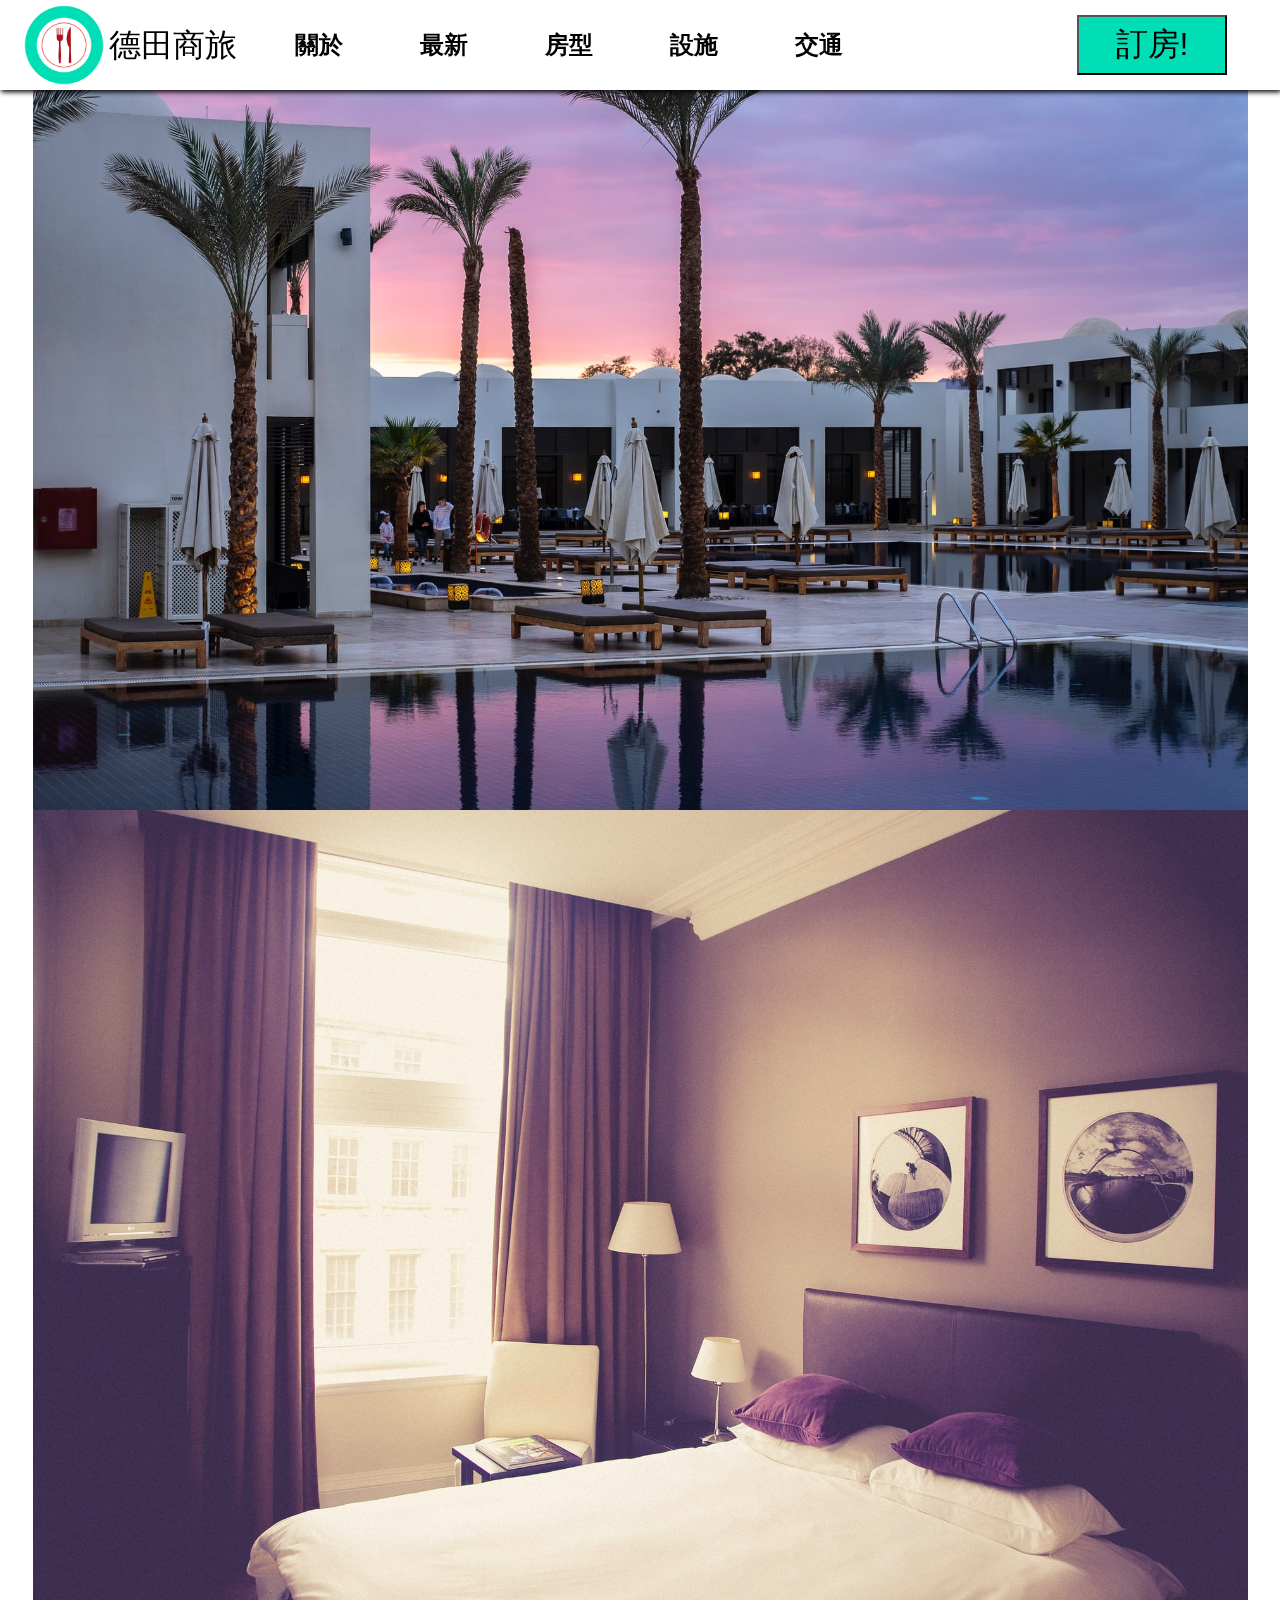
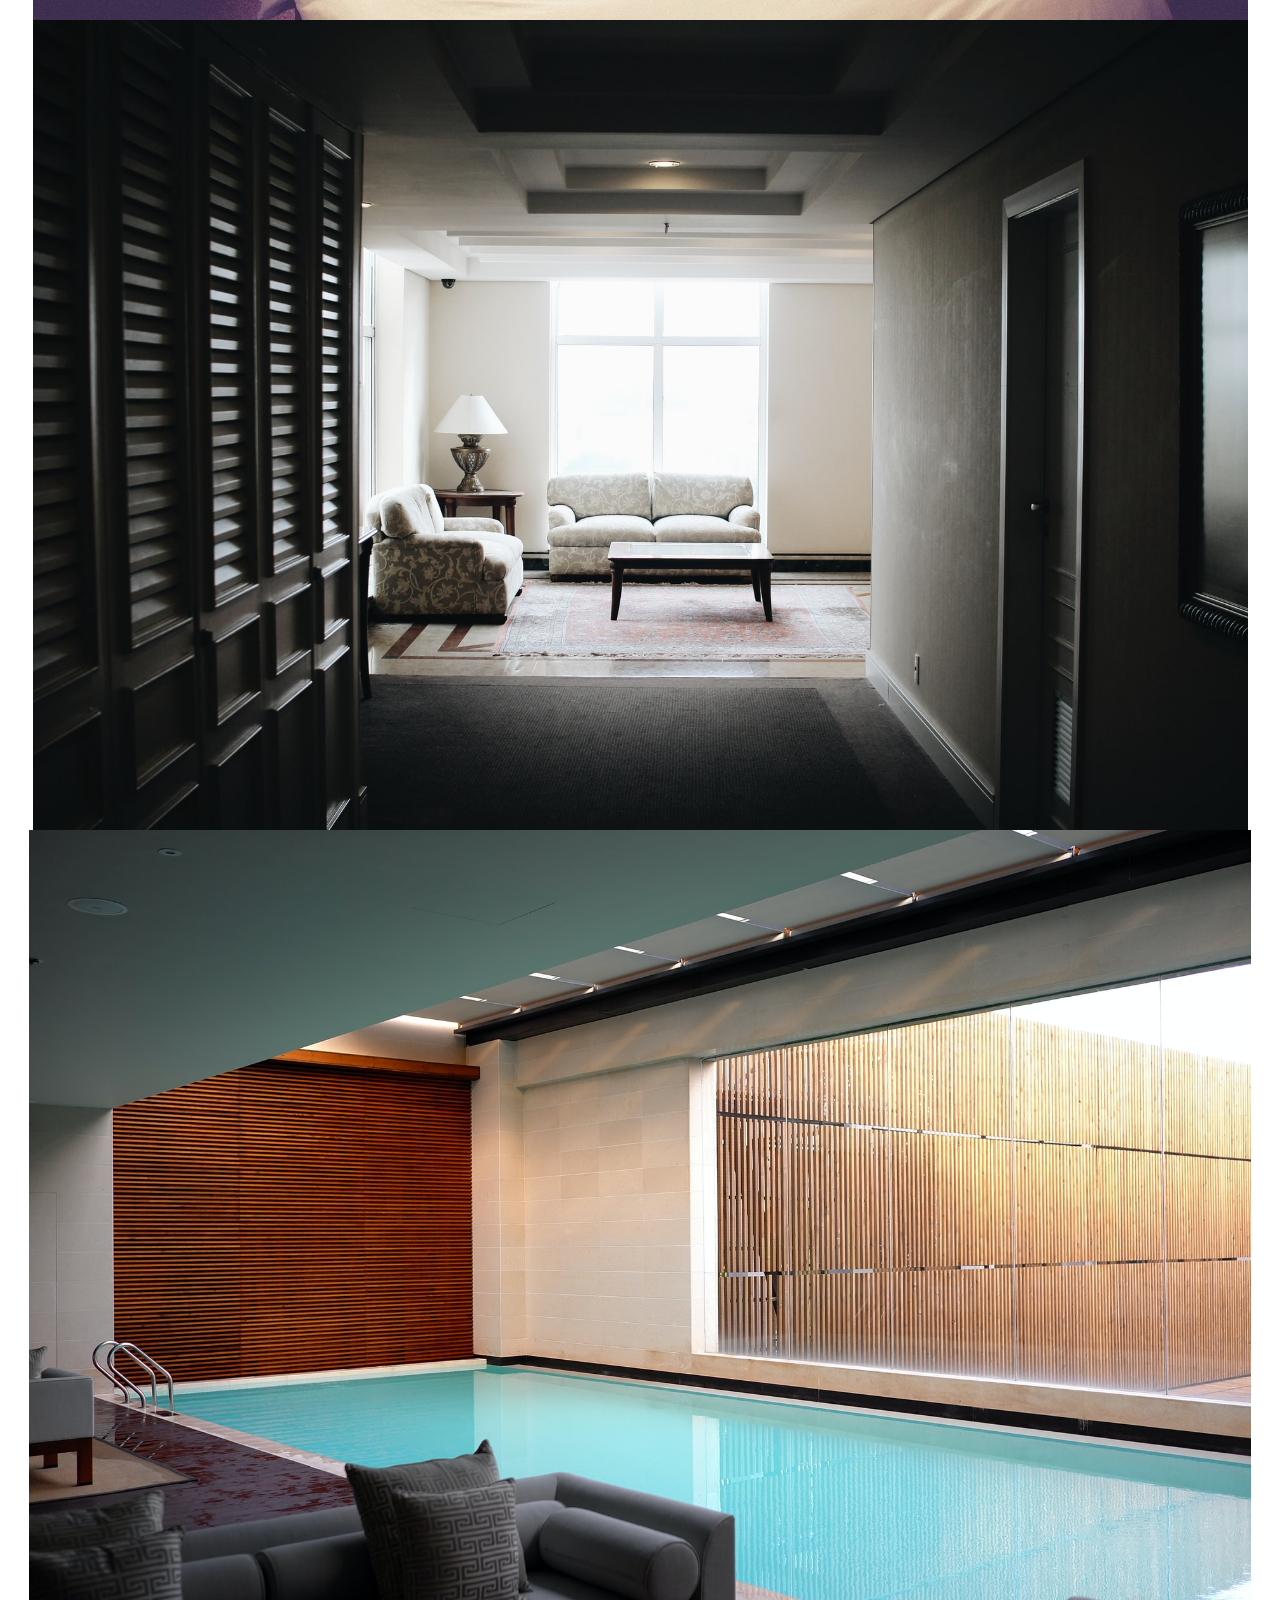
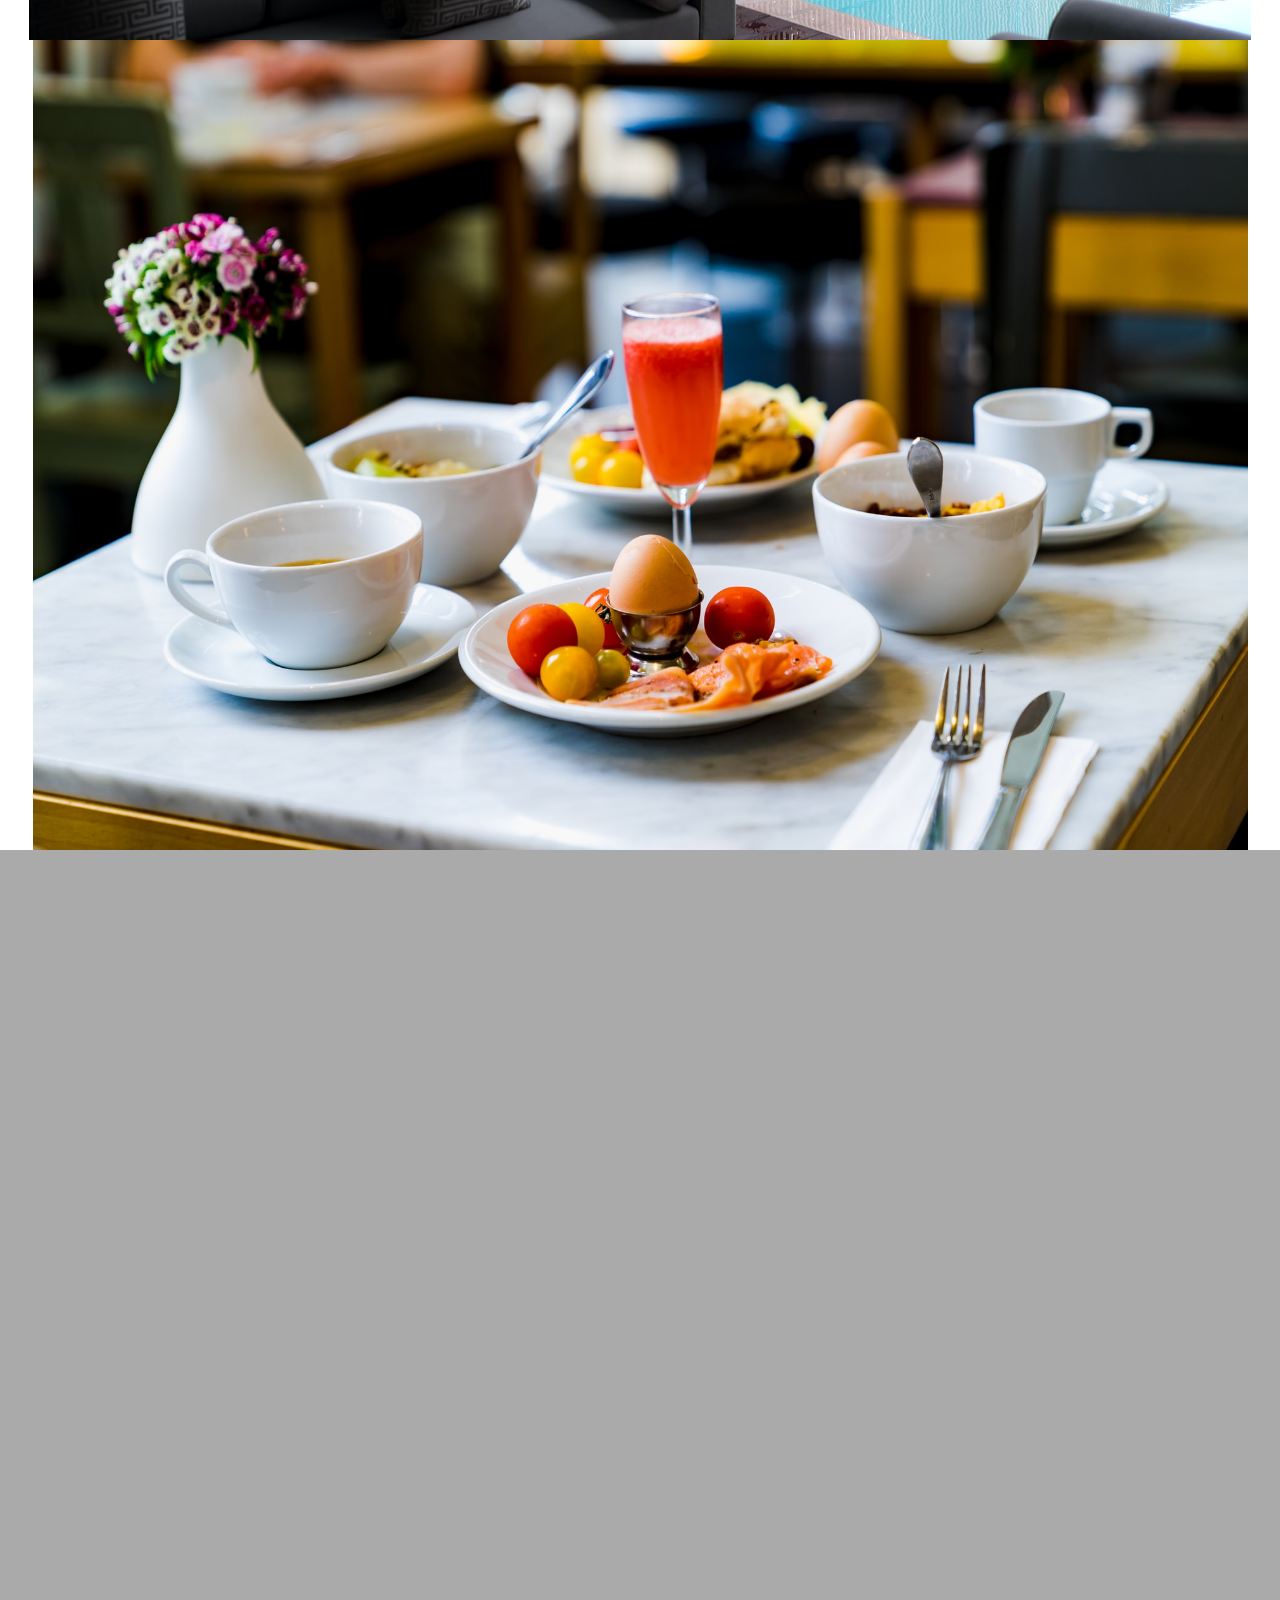
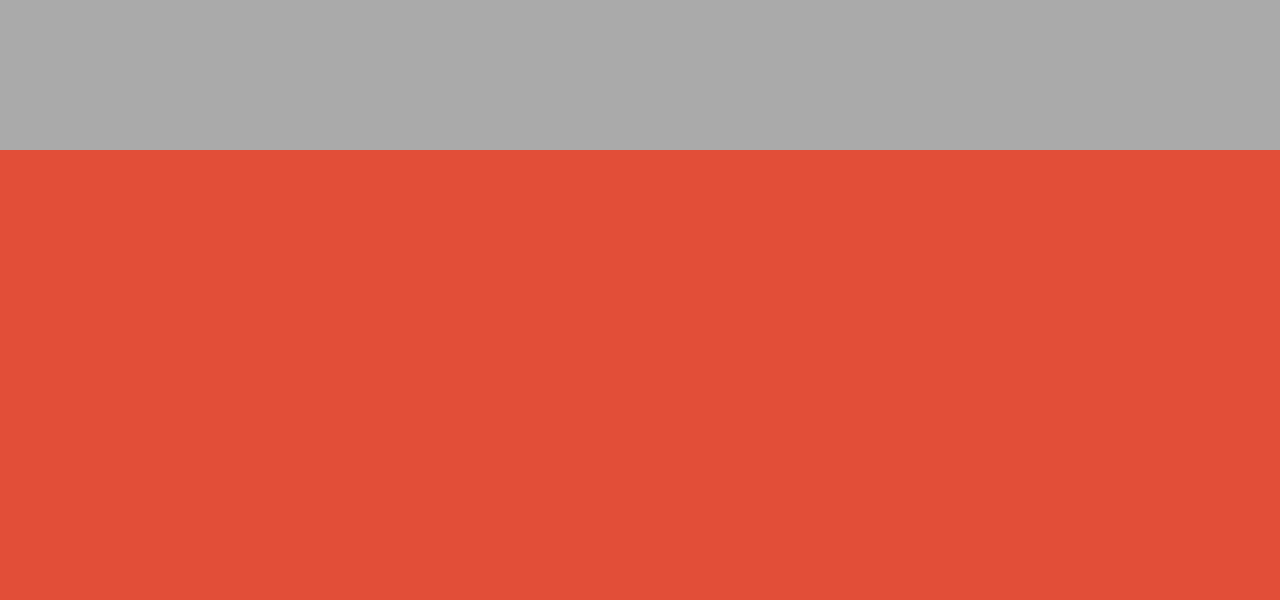
==== index.html @ 747092e1 "header rwd" ====
<!DOCTYPE html>
<html lang="zh">

<head>
    <meta charset="UTF-8">
    <meta name="viewport" content="width=device-width, initial-scale=1.0, user-scalable=no">
    <title>德田商旅</title>
    <link rel="stylesheet" href="./css/style.css">

    <link rel="stylesheet" href="https://unpkg.com/swiper/swiper-bundle.css">

    <link rel="stylesheet" href="https://unpkg.com/aos@next/dist/aos.css" />
</head>

<body>
    <header>
        <div class="logo_content">
            <img src="./img/header_logo.png" alt="商標">
            <p class = "logo_text ">德田商旅</p>
        </div>
        <nav>
            <ul>
                <li class="drop_container">
                    <a href="#" class="drop_btn">關於</a>
                    <div class="drop_content">
                        <a href="" class="linkToPagination">商旅介紹</a>
                        <a href="" class="linkToPagination">旅客回饋</a>
                        <a href="" class="linkToPagination">活動集錦</a>
                    </div>
                </li>
                <li class="drop_container" >
                    <a href="#"class="drop_btn">最新</a>
                    <div class="drop_content">
                        <a href="#" class="linkToPagination">優惠</a>
                        <a class="linkToPagination" href="#">公告</a>
                    </div>
                </li>
                <li class="drop_container"><a href="#" class="drop_btn">房型</a></li>
                <li class="drop_container"><a href="#" class="drop_btn">設施</a></li>
                <li class="drop_container"><a href="#" class="drop_btn">交通</a></li>
            </ul>
        </nav>
        <!-- add more function button -->
        <div id="support_box">
            <button><a href="">訂房!</a></button>
        </div>
    </header>

    <div class="swiper-container wrapper">

        <div class="swiper-wrapper">
    
            <div class="swiper-slide "><img src="./img/slider-01.jpg" alt=""></div>
            <div class="swiper-slide"><img src="./img/slider-02.jpg" alt=""></div>
            <div class="swiper-slide"><img src="./img/slider-03.jpg" alt=""></div>
            <div class="swiper-slide"><img src="./img/slider-04.jpg" alt=""></div>
            <div class="swiper-slide"><img src="./img/slider-05.jpg" alt=""></div>

        </div>
        <div class="swiper-pagination"></div>

        <div class="swiper-button-prev"></div>
        <div class="swiper-button-next"></div>

        <!-- <div class="swiper-scrollbar"></div> -->
    </div>

    <section id="bubble_container">
        <div class="bubbles"><img src="" alt=""></div>
        <div class="bubbles"><img src="" alt=""></div>
        <div class="bubbles"><img src="" alt=""></div>
        <div class="bubbles"><img src="" alt=""></div>
        <div class="bubbles"><img src="" alt=""></div>
    </section>





    <footer>
    
    </footer>

    <script src="https://unpkg.com/swiper/swiper-bundle.js"></script>

    <script src="https://unpkg.com/aos@next/dist/aos.js"></script>

    <script src="https://unpkg.com/popmotion/dist/popmotion.global.min.js"></script>

    <script src="./anime.js"></script>
</body>



</html>
---- css/style.css ----
*,
*::after,
*::before {
  padding: 0;
  margin: 0;
  -webkit-box-sizing: border-box;
          box-sizing: border-box;
}

header {
  z-index: 100;
  position: fixed;
  top: 0;
  left: 0;
  width: 100%;
  background-color: white;
  opacity: 1;
  -webkit-box-shadow: 1px 2px 5px black;
          box-shadow: 1px 2px 5px black;
  display: -ms-grid;
  display: grid;
}

@media screen and (min-width: 1025px) {
  header {
    height: 10vh;
    -ms-grid-columns: 1fr 3fr 1fr;
        grid-template-columns: 1fr 3fr 1fr;
  }
}

@media screen and (max-width: 1024px) {
  header {
    height: 10vh;
    -ms-grid-columns: 1fr 2fr 1fr;
        grid-template-columns: 1fr 2fr 1fr;
  }
}

@media screen and (max-width: 767px) {
  header {
    height: 10vh;
    -ms-grid-columns: 1fr 1fr;
        grid-template-columns: 1fr 1fr;
  }
}

header nav {
  display: -webkit-box;
  display: -ms-flexbox;
  display: flex;
  -webkit-box-align: center;
      -ms-flex-align: center;
          align-items: center;
}

@media screen and (max-width: 1024px) {
  header nav {
    -webkit-box-pack: center;
        -ms-flex-pack: center;
            justify-content: center;
  }
}

@media screen and (max-width: 767px) {
  header nav {
    display: none;
  }
}

header nav ul {
  display: -webkit-box;
  display: -ms-flexbox;
  display: flex;
  -webkit-box-orient: horizontal;
  -webkit-box-direction: normal;
      -ms-flex-flow: row nowrap;
          flex-flow: row nowrap;
  list-style-type: none;
}

header nav ul .drop_container {
  -ms-flex-preferred-size: 20%;
      flex-basis: 20%;
  position: relative;
}

header nav ul .drop_container .drop_btn {
  display: block;
  text-align: center;
  font-size: 1.5rem;
  font-weight: 600;
  color: black;
  text-decoration: none;
}

@media screen and (min-width: 1025px) {
  header nav ul .drop_container .drop_btn {
    width: 125px;
    height: 60px;
    line-height: 60px;
  }
}

@media screen and (max-width: 1024px) {
  header nav ul .drop_container .drop_btn {
    width: 90px;
    height: 60px;
    line-height: 60px;
  }
}

header nav ul .drop_container a:hover {
  color: #00deb6;
  -webkit-transition: 200ms;
  transition: 200ms;
  cursor: pointer;
}

header nav ul .drop_container .drop_content {
  display: none;
  background-color: #eeeeee;
  position: absolute;
  left: 35px;
  z-index: 1;
}

@media screen and (max-width: 1024px) {
  header nav ul .drop_container .drop_content {
    left: 20px;
  }
}

header nav ul .drop_container .drop_content a {
  font-size: 1.2rem;
  padding-left: 10px;
  text-decoration: none;
  color: black;
}

@media screen and (min-width: 1025px) {
  header nav ul .drop_container .drop_content a {
    width: 150px;
    height: 50px;
    line-height: 50px;
  }
}

@media screen and (max-width: 1024px) {
  header nav ul .drop_container .drop_content a {
    width: 120px;
    height: 60px;
    line-height: 60px;
  }
}

header nav ul .drop_container .drop_content a:hover {
  background-color: #cccccc;
  font-weight: bold;
  border-left: 10px solid #00deb6;
  -webkit-transition: 0.2s;
  transition: 0.2s;
}

header nav ul .drop_container:hover .drop_content {
  display: -webkit-box;
  display: -ms-flexbox;
  display: flex;
  -webkit-box-orient: vertical;
  -webkit-box-direction: normal;
      -ms-flex-flow: column nowrap;
          flex-flow: column nowrap;
}

header #support_box {
  display: -webkit-box;
  display: -ms-flexbox;
  display: flex;
  -webkit-box-align: center;
      -ms-flex-align: center;
          align-items: center;
  -webkit-box-pack: center;
      -ms-flex-pack: center;
          justify-content: center;
}

header #support_box button {
  width: 150px;
  height: 60px;
  background-color: #00deb6;
}

header #support_box button a {
  text-decoration: none;
  color: black;
  font-size: 2rem;
  display: block;
}

header #support_box button a:hover {
  color: white;
  -webkit-transition: 0.3s;
  transition: 0.3s;
}

.logo_content {
  display: -webkit-box;
  display: -ms-flexbox;
  display: flex;
  -webkit-box-orient: horizontal;
  -webkit-box-direction: normal;
      -ms-flex-flow: row nowrap;
          flex-flow: row nowrap;
  -webkit-box-pack: center;
      -ms-flex-pack: center;
          justify-content: center;
}

@media screen and (min-width: 1025px) {
  .logo_content img {
    height: 10vh;
  }
}

@media screen and (max-width: 1024px) {
  .logo_content img {
    height: 10vh;
  }
}

@media screen and (max-width: 767px) {
  .logo_content img {
    height: 10vh;
  }
}

.logo_content .logo_text {
  font-size: 2rem;
  line-height: 10vh;
}

@media screen and (max-width: 1024px) {
  .logo_content .logo_text {
    display: none;
  }
}

@media screen and (max-width: 767px) {
  .logo_content .logo_text {
    display: block;
  }
}

.swiper-container {
  padding: 0;
  margin: 0;
}

.swiper-container .swiper-slide img {
  display: block;
  height: 90vh;
  height: 90vh;
  width: 100%;
  -o-object-fit: contain;
     object-fit: contain;
}

#bubble_container {
  height: 100vh;
  background-color: #aaaaaa;
}

footer {
  height: 50vh;
  background-color: #e24e38;
}
/*# sourceMappingURL=style.css.map */
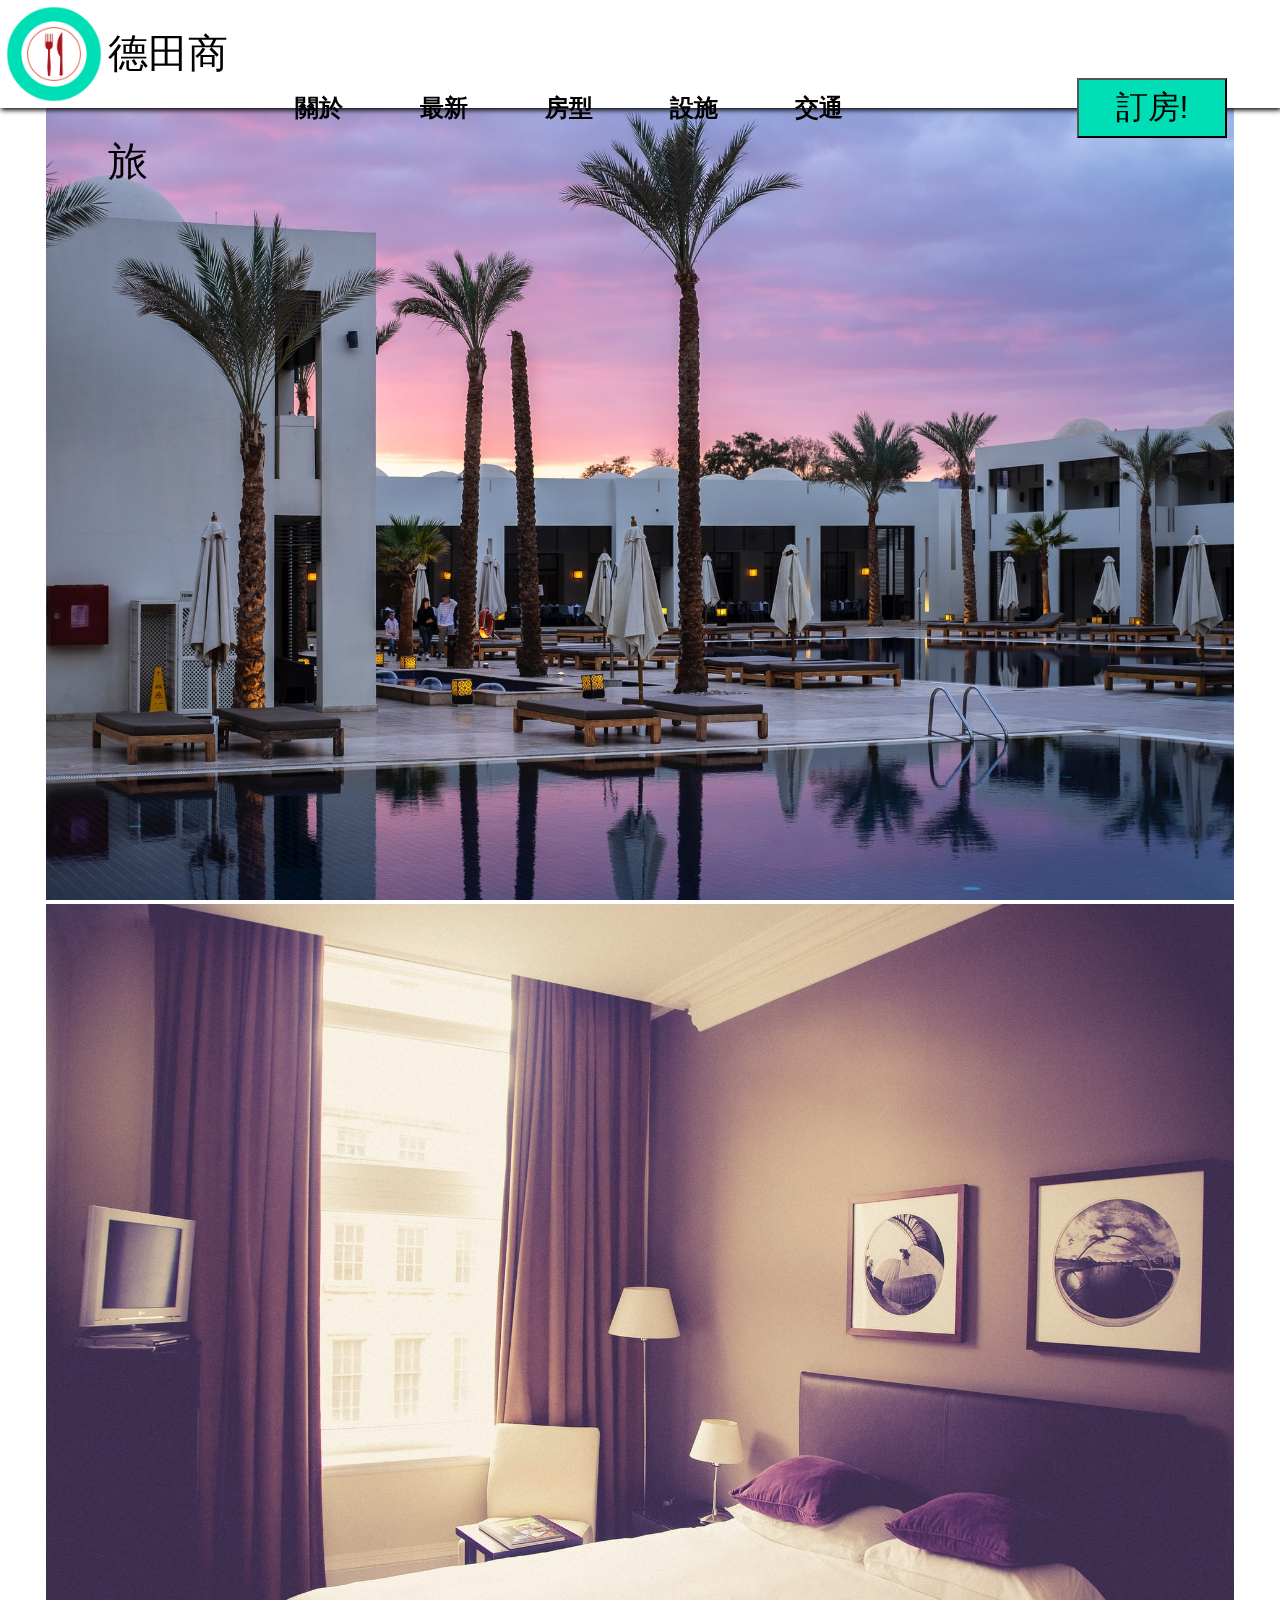
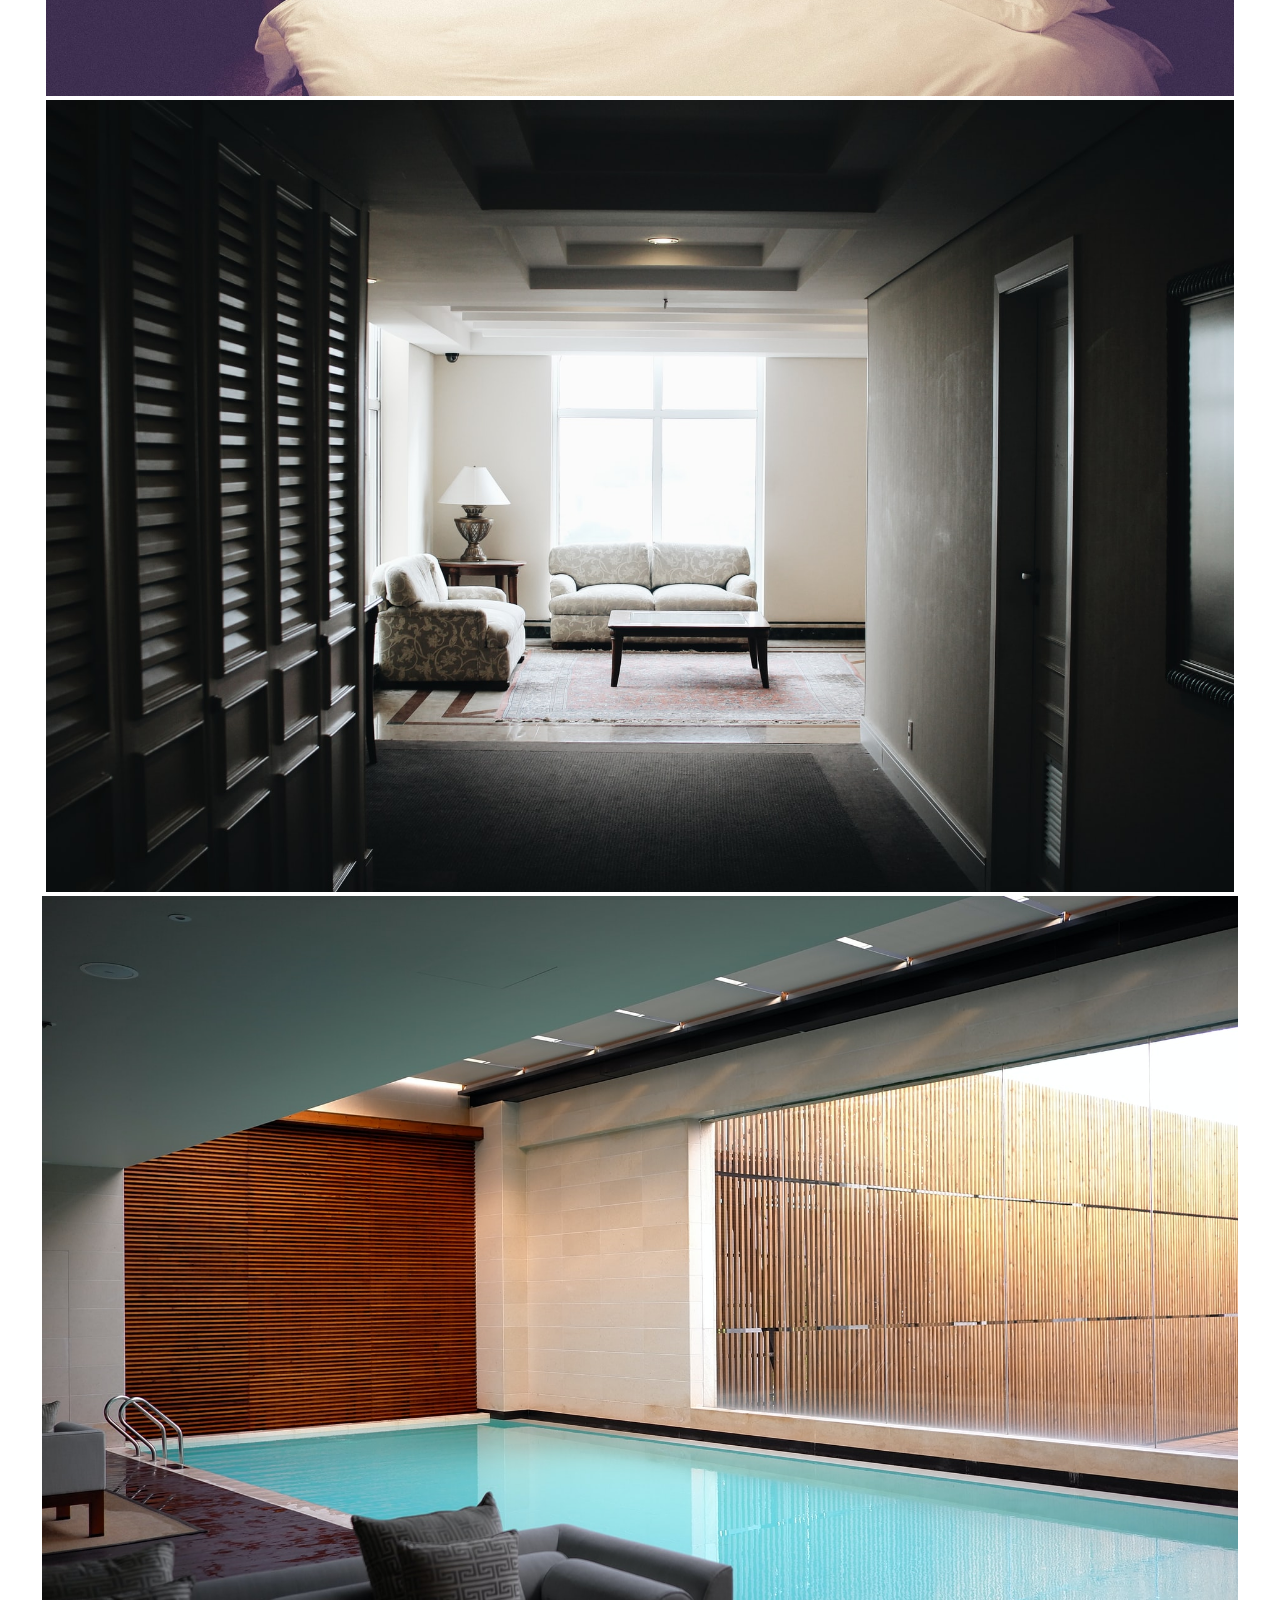
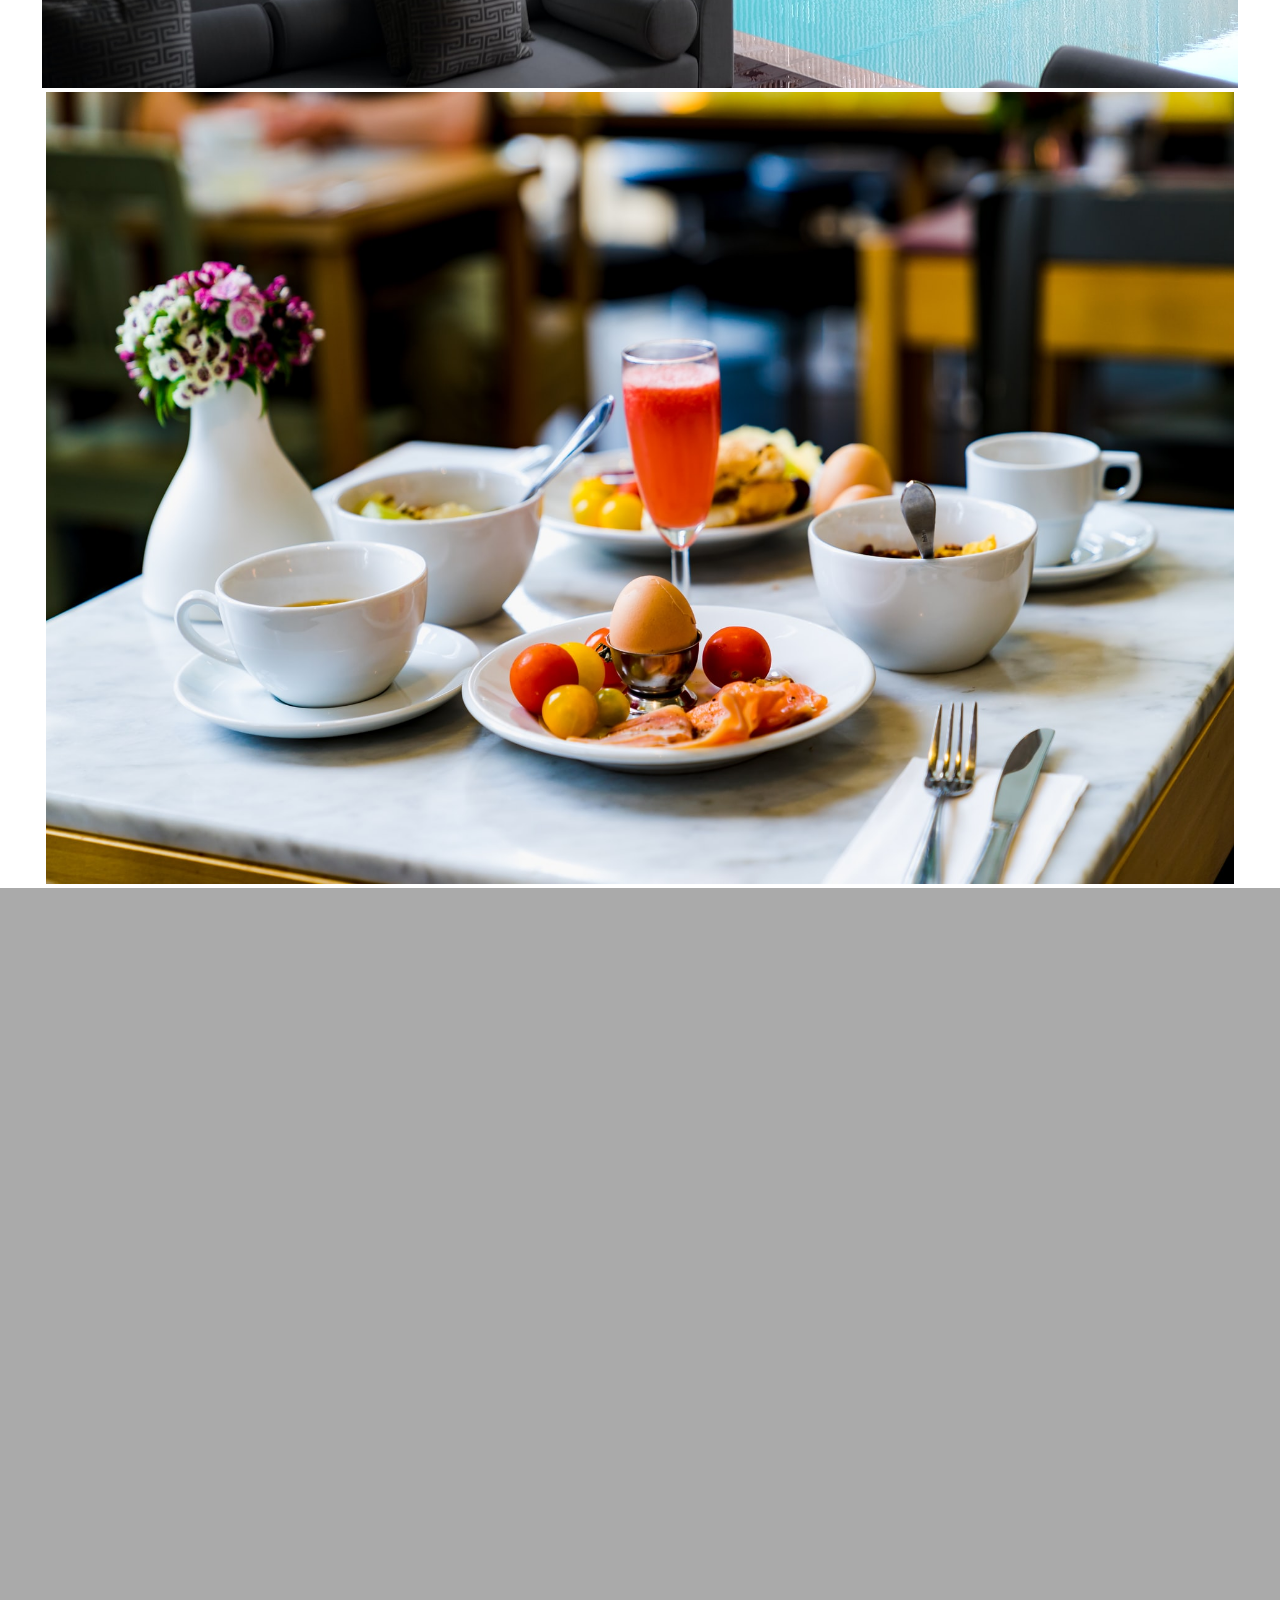
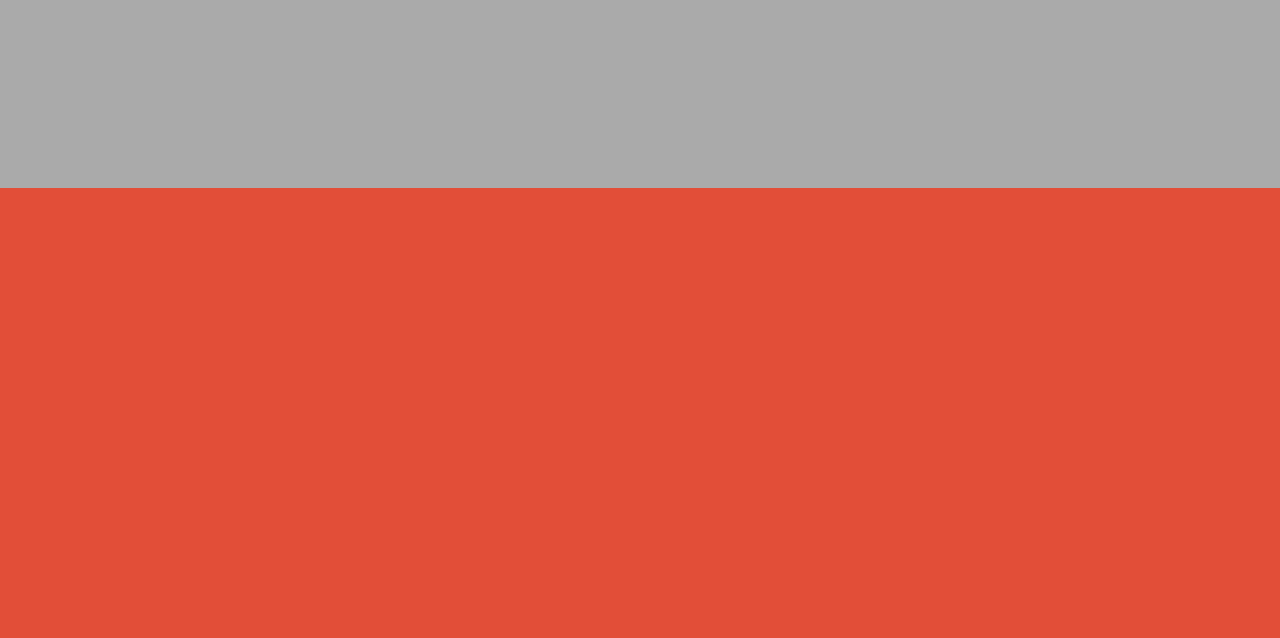
==== commit e7b1aab3: "fix rwd issues for header" ====
--- a/index.html
+++ b/index.html
@@ -42,7 +42,8 @@
         </nav>
         <!-- add more function button -->
         <div id="support_box">
-            <button><a href="">訂房!</a></button>
+            <button class="book"><a href="">訂房!</a></button>
+            <button class="burger"><img src="./img/burger_icon.png" alt="選單"></button>
         </div>
     </header>
 
@@ -50,11 +51,11 @@
 
         <div class="swiper-wrapper">
     
-            <div class="swiper-slide "><img src="./img/slider-01.jpg" alt=""></div>
-            <div class="swiper-slide"><img src="./img/slider-02.jpg" alt=""></div>
-            <div class="swiper-slide"><img src="./img/slider-03.jpg" alt=""></div>
-            <div class="swiper-slide"><img src="./img/slider-04.jpg" alt=""></div>
-            <div class="swiper-slide"><img src="./img/slider-05.jpg" alt=""></div>
+            <div class="swiper-slide "><img src="./img/slider-01.jpg" alt="主視覺一"></div>
+            <div class="swiper-slide"><img src="./img/slider-02.jpg" alt="主視覺二"></div>
+            <div class="swiper-slide"><img src="./img/slider-03.jpg" alt="主視覺三"></div>
+            <div class="swiper-slide"><img src="./img/slider-04.jpg" alt="主視覺四"></div>
+            <div class="swiper-slide"><img src="./img/slider-05.jpg" alt="主視覺五"></div>
 
         </div>
         <div class="swiper-pagination"></div>
--- a/css/style.css
+++ b/css/style.css
@@ -23,21 +23,13 @@
 
 @media screen and (min-width: 1025px) {
   header {
-    height: 10vh;
+    height: 12vh;
     -ms-grid-columns: 1fr 3fr 1fr;
         grid-template-columns: 1fr 3fr 1fr;
   }
 }
 
 @media screen and (max-width: 1024px) {
-  header {
-    height: 10vh;
-    -ms-grid-columns: 1fr 2fr 1fr;
-        grid-template-columns: 1fr 2fr 1fr;
-  }
-}
-
-@media screen and (max-width: 767px) {
   header {
     height: 10vh;
     -ms-grid-columns: 1fr 1fr;
@@ -45,165 +37,15 @@
   }
 }
 
-header nav {
-  display: -webkit-box;
-  display: -ms-flexbox;
-  display: flex;
-  -webkit-box-align: center;
-      -ms-flex-align: center;
-          align-items: center;
-}
-
-@media screen and (max-width: 1024px) {
-  header nav {
-    -webkit-box-pack: center;
-        -ms-flex-pack: center;
-            justify-content: center;
-  }
-}
-
-@media screen and (max-width: 767px) {
-  header nav {
-    display: none;
-  }
-}
-
-header nav ul {
-  display: -webkit-box;
-  display: -ms-flexbox;
-  display: flex;
-  -webkit-box-orient: horizontal;
-  -webkit-box-direction: normal;
-      -ms-flex-flow: row nowrap;
-          flex-flow: row nowrap;
-  list-style-type: none;
-}
-
-header nav ul .drop_container {
-  -ms-flex-preferred-size: 20%;
-      flex-basis: 20%;
-  position: relative;
-}
-
-header nav ul .drop_container .drop_btn {
-  display: block;
-  text-align: center;
-  font-size: 1.5rem;
-  font-weight: 600;
-  color: black;
-  text-decoration: none;
-}
-
-@media screen and (min-width: 1025px) {
-  header nav ul .drop_container .drop_btn {
-    width: 125px;
-    height: 60px;
-    line-height: 60px;
-  }
-}
-
-@media screen and (max-width: 1024px) {
-  header nav ul .drop_container .drop_btn {
-    width: 90px;
-    height: 60px;
-    line-height: 60px;
-  }
-}
-
-header nav ul .drop_container a:hover {
-  color: #00deb6;
-  -webkit-transition: 200ms;
-  transition: 200ms;
-  cursor: pointer;
-}
-
-header nav ul .drop_container .drop_content {
-  display: none;
-  background-color: #eeeeee;
-  position: absolute;
-  left: 35px;
-  z-index: 1;
-}
-
-@media screen and (max-width: 1024px) {
-  header nav ul .drop_container .drop_content {
-    left: 20px;
-  }
-}
-
-header nav ul .drop_container .drop_content a {
-  font-size: 1.2rem;
-  padding-left: 10px;
-  text-decoration: none;
-  color: black;
-}
-
-@media screen and (min-width: 1025px) {
-  header nav ul .drop_container .drop_content a {
-    width: 150px;
-    height: 50px;
-    line-height: 50px;
-  }
-}
-
-@media screen and (max-width: 1024px) {
-  header nav ul .drop_container .drop_content a {
-    width: 120px;
-    height: 60px;
-    line-height: 60px;
-  }
-}
-
-header nav ul .drop_container .drop_content a:hover {
-  background-color: #cccccc;
-  font-weight: bold;
-  border-left: 10px solid #00deb6;
-  -webkit-transition: 0.2s;
-  transition: 0.2s;
-}
-
-header nav ul .drop_container:hover .drop_content {
-  display: -webkit-box;
-  display: -ms-flexbox;
-  display: flex;
-  -webkit-box-orient: vertical;
-  -webkit-box-direction: normal;
-      -ms-flex-flow: column nowrap;
-          flex-flow: column nowrap;
-}
-
-header #support_box {
-  display: -webkit-box;
-  display: -ms-flexbox;
-  display: flex;
-  -webkit-box-align: center;
-      -ms-flex-align: center;
-          align-items: center;
-  -webkit-box-pack: center;
-      -ms-flex-pack: center;
-          justify-content: center;
-}
-
-header #support_box button {
-  width: 150px;
-  height: 60px;
-  background-color: #00deb6;
-}
-
-header #support_box button a {
-  text-decoration: none;
-  color: black;
-  font-size: 2rem;
-  display: block;
-}
-
-header #support_box button a:hover {
-  color: white;
-  -webkit-transition: 0.3s;
-  transition: 0.3s;
-}
-
-.logo_content {
+@media screen and (max-width: 767px) {
+  header {
+    height: 10vh;
+    -ms-grid-columns: 1fr 1fr;
+        grid-template-columns: 1fr 1fr;
+  }
+}
+
+header .logo_content {
   display: -webkit-box;
   display: -ms-flexbox;
   display: flex;
@@ -217,54 +59,284 @@
 }
 
 @media screen and (min-width: 1025px) {
-  .logo_content img {
+  header .logo_content img {
+    height: 12vh;
+  }
+}
+
+@media screen and (max-width: 1024px) {
+  header .logo_content img {
     height: 10vh;
   }
 }
 
-@media screen and (max-width: 1024px) {
-  .logo_content img {
+@media screen and (max-width: 767px) {
+  header .logo_content img {
     height: 10vh;
   }
 }
 
-@media screen and (max-width: 767px) {
-  .logo_content img {
-    height: 10vh;
-  }
-}
-
-.logo_content .logo_text {
+@media screen and (min-width: 1250.1px) {
+  header .logo_content .logo_text {
+    display: inline;
+    line-height: 12vh;
+    font-size: 2.5rem;
+  }
+}
+
+@media screen and (max-width: 1250px) {
+  header .logo_content .logo_text {
+    display: none;
+  }
+}
+
+@media screen and (max-width: 1024px) {
+  header .logo_content .logo_text {
+    display: inline;
+    line-height: 10vh;
+    font-size: 2.5rem;
+  }
+}
+
+@media screen and (max-width: 767px) {
+  header .logo_content .logo_text {
+    line-height: 10vh;
+    font-size: 1.5rem;
+  }
+}
+
+header nav {
+  display: -webkit-box;
+  display: -ms-flexbox;
+  display: flex;
+  -webkit-box-align: center;
+      -ms-flex-align: center;
+          align-items: center;
+}
+
+@media screen and (max-width: 1024px) {
+  header nav {
+    display: none;
+  }
+}
+
+@media screen and (max-width: 767px) {
+  header nav {
+    display: none;
+  }
+}
+
+header nav ul {
+  display: -webkit-box;
+  display: -ms-flexbox;
+  display: flex;
+  -webkit-box-orient: horizontal;
+  -webkit-box-direction: normal;
+      -ms-flex-flow: row nowrap;
+          flex-flow: row nowrap;
+  list-style-type: none;
+}
+
+header nav ul .drop_container {
+  -ms-flex-preferred-size: 20%;
+      flex-basis: 20%;
+  position: relative;
+}
+
+header nav ul .drop_container .drop_btn {
+  display: block;
+  text-align: center;
+  text-decoration: none;
+}
+
+@media screen and (min-width: 1025px) {
+  header nav ul .drop_container .drop_btn {
+    width: 125px;
+    height: 60px;
+    line-height: 60px;
+    font-size: 1.5rem;
+    font-weight: 600;
+    color: black;
+  }
+}
+
+header nav ul .drop_container a:hover {
+  color: #00deb6;
+  -webkit-transition: 200ms;
+  transition: 200ms;
+  cursor: pointer;
+}
+
+header nav ul .drop_container .drop_content {
+  display: none;
+  background-color: #eeeeee;
+  position: absolute;
+  left: 35px;
+  z-index: 1;
+}
+
+@media screen and (max-width: 1024px) {
+  header nav ul .drop_container .drop_content {
+    left: 20px;
+  }
+}
+
+header nav ul .drop_container .drop_content a {
+  font-size: 1.2rem;
+  padding-left: 10px;
+  text-decoration: none;
+  color: black;
+}
+
+@media screen and (min-width: 1025px) {
+  header nav ul .drop_container .drop_content a {
+    width: 150px;
+    height: 50px;
+    line-height: 50px;
+  }
+}
+
+header nav ul .drop_container .drop_content a:hover {
+  background-color: #cccccc;
+  font-weight: bold;
+  border-left: 10px solid #00deb6;
+  -webkit-transition: 0.2s;
+  transition: 0.2s;
+}
+
+header nav ul .drop_container:hover .drop_content {
+  display: -webkit-box;
+  display: -ms-flexbox;
+  display: flex;
+  -webkit-box-orient: vertical;
+  -webkit-box-direction: normal;
+      -ms-flex-flow: column nowrap;
+          flex-flow: column nowrap;
+}
+
+header #support_box {
+  display: -webkit-box;
+  display: -ms-flexbox;
+  display: flex;
+  -webkit-box-align: center;
+      -ms-flex-align: center;
+          align-items: center;
+  -ms-flex-pack: distribute;
+      justify-content: space-around;
+}
+
+header #support_box .book {
+  background-color: #00deb6;
+}
+
+@media screen and (min-width: 1025px) {
+  header #support_box .book {
+    width: 150px;
+    height: 60px;
+  }
+}
+
+@media screen and (max-width: 1024px) {
+  header #support_box .book {
+    width: 120px;
+    height: 60px;
+  }
+}
+
+@media screen and (max-width: 767px) {
+  header #support_box .book {
+    width: 60px;
+    height: 40px;
+  }
+}
+
+header #support_box .book a {
+  text-decoration: none;
+  color: black;
   font-size: 2rem;
-  line-height: 10vh;
-}
-
-@media screen and (max-width: 1024px) {
-  .logo_content .logo_text {
-    display: none;
-  }
-}
-
-@media screen and (max-width: 767px) {
-  .logo_content .logo_text {
+  display: block;
+}
+
+@media screen and (max-width: 1024px) {
+  header #support_box .book a {
+    font-size: 2rem;
+  }
+}
+
+@media screen and (max-width: 767px) {
+  header #support_box .book a {
+    font-size: 1rem;
+  }
+}
+
+header #support_box .book a:hover {
+  color: white;
+  -webkit-transition: 0.3s;
+  transition: 0.3s;
+}
+
+header #support_box .burger {
+  display: none;
+}
+
+@media screen and (max-width: 1024px) {
+  header #support_box .burger {
     display: block;
   }
 }
 
-.swiper-container {
-  padding: 0;
-  margin: 0;
+@media screen and (max-width: 1024px) {
+  header #support_box .burger {
+    width: 60px;
+    height: 60px;
+  }
+  header #support_box .burger img {
+    width: 60px;
+    height: 60px;
+  }
+}
+
+@media screen and (max-width: 767px) {
+  header #support_box .burger {
+    width: 40px;
+    height: 40px;
+  }
+  header #support_box .burger img {
+    width: 40px;
+    height: 40px;
+  }
+}
+
+@media screen and (min-width: 1025px) {
+  .swiper-container {
+    margin-top: 12vh;
+  }
+}
+
+@media screen and (max-width: 1024px) {
+  .swiper-container {
+    margin-top: 10vh;
+  }
+}
+
+@media screen and (max-width: 767px) {
+  .swiper-container {
+    margin-top: 10vh;
+  }
 }
 
 .swiper-container .swiper-slide img {
-  display: block;
-  height: 90vh;
-  height: 90vh;
   width: 100%;
   -o-object-fit: contain;
      object-fit: contain;
 }
 
+@media screen and (min-width: 1025px) {
+  .swiper-container .swiper-slide img {
+    height: 88vh;
+  }
+}
+
 #bubble_container {
   height: 100vh;
   background-color: #aaaaaa;
